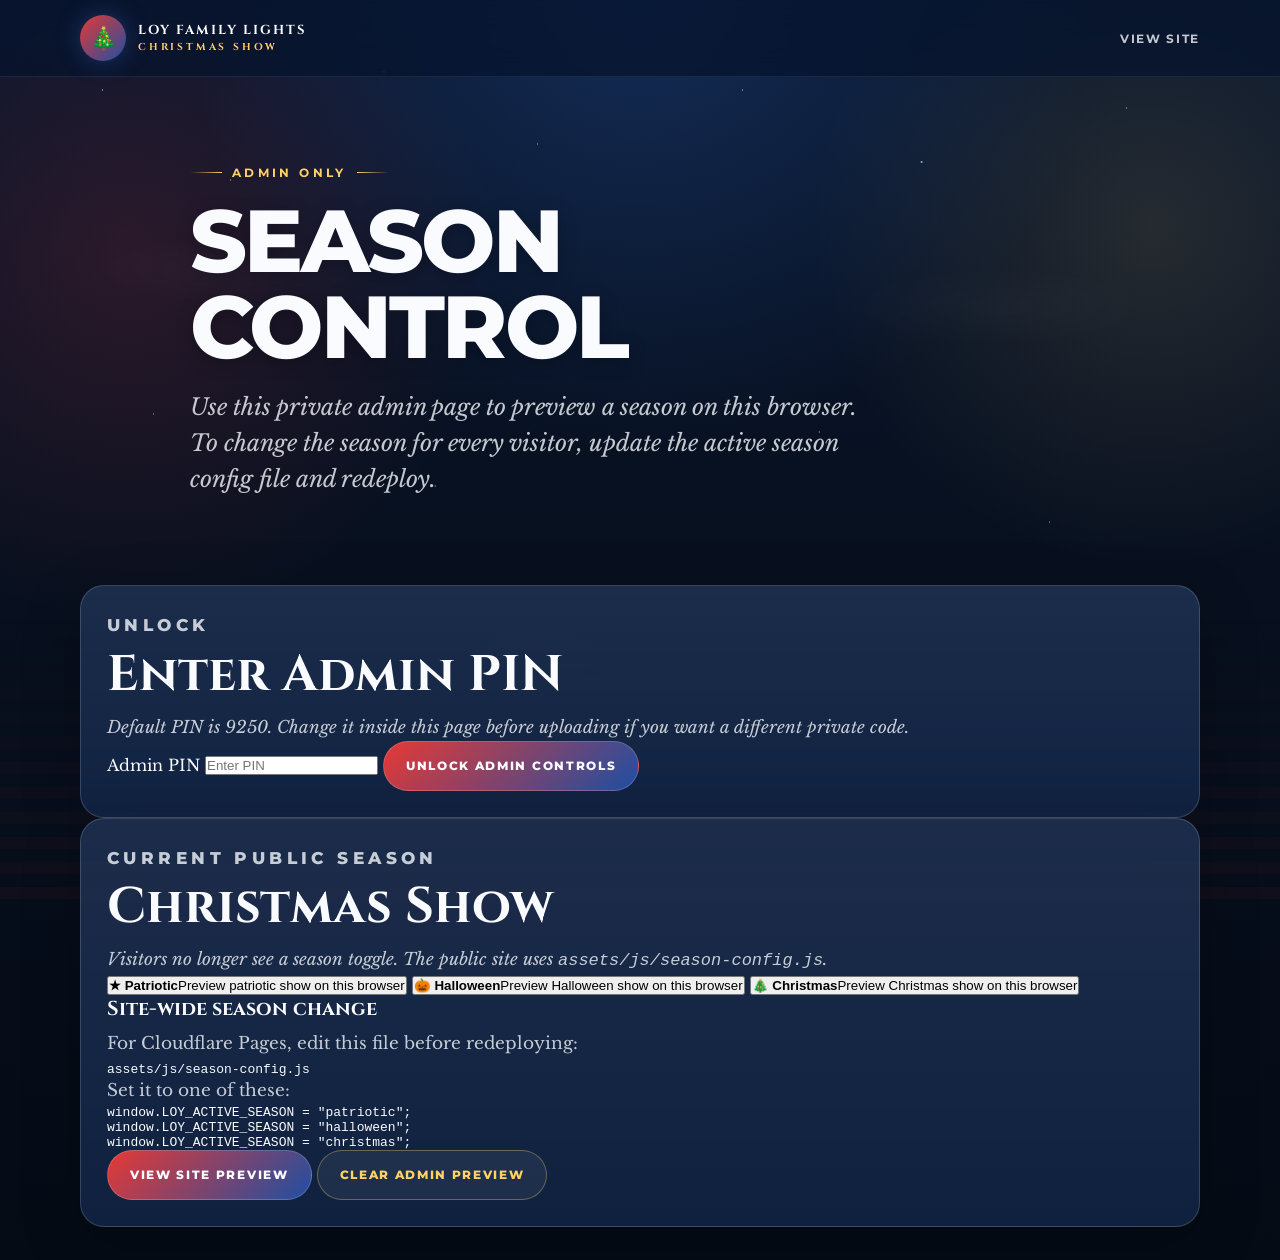
==== admin.html @ 2a2cc573 "Create admin.html" ====
<!DOCTYPE html>
<html lang="en">
<head>
  <meta charset="UTF-8" />
  <meta name="viewport" content="width=device-width, initial-scale=1.0" />
  <meta name="robots" content="noindex, nofollow" />
  <meta name="description" content="Admin season controls for Loy Family Lights." />
  <title>Admin Season Control | Loy Family Lights</title>
  <link rel="preconnect" href="https://fonts.googleapis.com" />
  <link rel="preconnect" href="https://fonts.gstatic.com" crossorigin />
  <link href="https://fonts.googleapis.com/css2?family=Cinzel:wght@400;600;700&family=Libre+Baskerville:wght@400;700&family=Montserrat:wght@500;700;800&display=swap" rel="stylesheet" />
  <link rel="stylesheet" href="assets/css/styles.css" />
</head>
<body data-season="christmas" class="admin-page">
  <div class="glow-fog" aria-hidden="true"></div>
  <header class="topbar">
    <div class="container nav">
      <a class="brand" href="index.html" aria-label="Loy Family Lights home">
        <span class="brand-badge" data-brand-icon aria-hidden="true">🎄</span>
        <span class="brand-text">Loy Family Lights<span data-season-label>Christmas Show</span></span>
      </a>
      <nav class="nav-links" aria-label="Admin navigation">
        <a href="index.html">View Site</a>
      </nav>
    </div>
  </header>

  <main>
    <section class="container page-hero">
      <p class="eyebrow">Admin Only</p>
      <h1>Season<br />Control</h1>
      <p class="hero-copy">Use this private admin page to preview a season on this browser. To change the season for every visitor, update the active season config file and redeploy.</p>
    </section>

    <section class="container">
      <div class="card admin-card" id="admin-lock">
        <p class="section-label">Unlock</p>
        <h2>Enter Admin PIN</h2>
        <p class="section-text">Default PIN is 9250. Change it inside this page before uploading if you want a different private code.</p>
        <form class="admin-form" id="admin-pin-form">
          <label for="admin-pin">Admin PIN</label>
          <input id="admin-pin" name="pin" type="password" inputmode="numeric" autocomplete="off" placeholder="Enter PIN" />
          <button class="btn btn-primary" type="submit">Unlock Admin Controls</button>
        </form>
        <p class="admin-message" id="admin-pin-message" role="status"></p>
      </div>

      <div class="card admin-card is-hidden" id="admin-controls">
        <p class="section-label">Current Public Season</p>
        <h2><span data-season-label>Christmas Show</span></h2>
        <p class="section-text">Visitors no longer see a season toggle. The public site uses <code>assets/js/season-config.js</code>.</p>

        <div class="admin-season-grid" aria-label="Season preview choices">
          <button class="admin-season-card" type="button" data-admin-set-season="patriotic"><strong>★ Patriotic</strong><span>Preview patriotic show on this browser</span></button>
          <button class="admin-season-card" type="button" data-admin-set-season="halloween"><strong>🎃 Halloween</strong><span>Preview Halloween show on this browser</span></button>
          <button class="admin-season-card" type="button" data-admin-set-season="christmas"><strong>🎄 Christmas</strong><span>Preview Christmas show on this browser</span></button>
        </div>

        <div class="admin-code-box">
          <h3>Site-wide season change</h3>
          <p>For Cloudflare Pages, edit this file before redeploying:</p>
          <code>assets/js/season-config.js</code>
          <p>Set it to one of these:</p>
          <pre><code>window.LOY_ACTIVE_SEASON = "patriotic";
window.LOY_ACTIVE_SEASON = "halloween";
window.LOY_ACTIVE_SEASON = "christmas";</code></pre>
        </div>

        <div class="button-row">
          <a class="btn btn-primary" href="index.html">View Site Preview</a>
          <button class="btn btn-secondary" type="button" id="clear-preview">Clear Admin Preview</button>
        </div>
        <p class="admin-message" id="admin-status" role="status"></p>
      </div>
    </section>
  </main>

  <script src="assets/js/season-config.js"></script>
  <script src="assets/js/app.js"></script>
  <script>
    (function () {
      const ADMIN_PIN = "9250";
      const lock = document.getElementById("admin-lock");
      const controls = document.getElementById("admin-controls");
      const form = document.getElementById("admin-pin-form");
      const pin = document.getElementById("admin-pin");
      const message = document.getElementById("admin-pin-message");
      const status = document.getElementById("admin-status");

      function unlock() {
        localStorage.setItem("loyAdminUnlocked", "true");
        lock.classList.add("is-hidden");
        controls.classList.remove("is-hidden");
      }

      if (localStorage.getItem("loyAdminUnlocked") === "true") unlock();

      form.addEventListener("submit", function (event) {
        event.preventDefault();
        if (pin.value === ADMIN_PIN) {
          unlock();
        } else {
          message.textContent = "Incorrect PIN.";
        }
      });

      document.querySelectorAll("[data-admin-set-season]").forEach(function (button) {
        button.addEventListener("click", function () {
          const season = button.getAttribute("data-admin-set-season");
          localStorage.setItem("loyAdminPreviewSeason", season);
          document.body.dataset.season = season;
          window.location.reload();
        });
      });

      document.getElementById("clear-preview").addEventListener("click", function () {
        localStorage.removeItem("loyAdminPreviewSeason");
        status.textContent = "Admin preview cleared. The site will use assets/js/season-config.js again.";
      });
    })();
  </script>
</body>
</html>
---- assets/css/styles.css ----
:root {
  --navy: #0a1f44;
  --navy-deep: #06142d;
  --blue: #1f4fa3;
  --blue-soft: #3d73d1;
  --red: #c62828;
  --red-bright: #e53935;
  --white: #f9fbff;
  --cream: #eef3ff;
  --gold: #ffd166;
  --glass: rgba(10, 31, 68, 0.78);
  --glass-soft: rgba(255, 255, 255, 0.08);
  --border: rgba(255, 255, 255, 0.16);
  --text-soft: rgba(249, 251, 255, 0.78);
  --shadow: 0 24px 80px rgba(0, 0, 0, 0.32);
  --font-display: "Montserrat", Arial, sans-serif;
  --font-title: "Cinzel", serif;
  --font-body: "Libre Baskerville", Georgia, serif;
  --ease: cubic-bezier(0.22, 1, 0.36, 1);
}

* {
  box-sizing: border-box;
  margin: 0;
  padding: 0;
}

html {
  scroll-behavior: smooth;
}

body {
  min-height: 100vh;
  overflow-x: hidden;
  color: var(--white);
  font-family: var(--font-body);
  background:
    radial-gradient(circle at top center, rgba(61, 115, 209, 0.24), transparent 32%),
    radial-gradient(circle at 10% 20%, rgba(229, 57, 53, 0.16), transparent 24%),
    radial-gradient(circle at 90% 18%, rgba(255, 209, 102, 0.12), transparent 22%),
    linear-gradient(180deg, #07162f 0%, #08101f 45%, #040b15 100%);
  position: relative;
}

body::before {
  content: "";
  position: fixed;
  inset: 0;
  pointer-events: none;
  z-index: -3;
  background-image:
    radial-gradient(1px 1px at 8% 10%, rgba(255,255,255,.95), transparent),
    radial-gradient(1px 1px at 18% 20%, rgba(255,255,255,.75), transparent),
    radial-gradient(1.4px 1.4px at 30% 8%, rgba(255,255,255,.95), transparent),
    radial-gradient(1px 1px at 42% 16%, rgba(255,255,255,.7), transparent),
    radial-gradient(1px 1px at 58% 10%, rgba(255,255,255,.85), transparent),
    radial-gradient(1.5px 1.5px at 72% 18%, rgba(255,255,255,.9), transparent),
    radial-gradient(1px 1px at 88% 12%, rgba(255,255,255,.8), transparent),
    radial-gradient(1px 1px at 12% 46%, rgba(255,255,255,.7), transparent),
    radial-gradient(1px 1px at 34% 54%, rgba(255,255,255,.75), transparent),
    radial-gradient(1px 1px at 64% 48%, rgba(255,255,255,.8), transparent),
    radial-gradient(1px 1px at 82% 58%, rgba(255,255,255,.7), transparent);
  opacity: 0.9;
  animation: twinkle 5s ease-in-out infinite alternate;
}

body::after {
  content: "";
  position: fixed;
  left: 0;
  right: 0;
  bottom: 0;
  height: 32vh;
  pointer-events: none;
  z-index: -2;
  background:
    repeating-linear-gradient(
      180deg,
      rgba(198, 40, 40, 0.10) 0 12px,
      transparent 12px 25px
    );
  mask-image: linear-gradient(to top, rgba(0,0,0,.55), transparent);
}

@keyframes twinkle {
  from {
    opacity: 0.45;
  }

  to {
    opacity: 1;
  }
}

.glow-fog {
  position: fixed;
  inset: 0;
  pointer-events: none;
  z-index: -1;
  opacity: 0.34;
  background-image:
    radial-gradient(240px 60px at 18% 30%, rgba(255,255,255,0.08), transparent 70%),
    radial-gradient(280px 70px at 78% 34%, rgba(255,255,255,0.07), transparent 70%),
    radial-gradient(220px 54px at 42% 72%, rgba(255,255,255,0.05), transparent 70%);
  animation: fogMove 20s linear infinite alternate;
}

@keyframes fogMove {
  from {
    transform: translateX(-3%);
  }

  to {
    transform: translateX(4%);
  }
}

a {
  color: inherit;
  text-decoration: none;
}

.container {
  width: min(1120px, calc(100% - 32px));
  margin: 0 auto;
}

.topbar {
  position: sticky;
  top: 0;
  z-index: 100;
  background: rgba(6, 20, 45, 0.74);
  backdrop-filter: blur(16px);
  -webkit-backdrop-filter: blur(16px);
  border-bottom: 1px solid rgba(255,255,255,0.08);
}

.nav {
  min-height: 76px;
  display: flex;
  align-items: center;
  justify-content: space-between;
  gap: 20px;
}

.brand {
  display: inline-flex;
  align-items: center;
  gap: 12px;
}

.brand-badge {
  width: 46px;
  height: 46px;
  border-radius: 50%;
  display: grid;
  place-items: center;
  font-size: 22px;
  background: linear-gradient(135deg, var(--red-bright), var(--blue));
  box-shadow: 0 0 24px rgba(61, 115, 209, 0.36);
}

.brand-text {
  font-family: var(--font-title);
  font-size: 13px;
  font-weight: 700;
  text-transform: uppercase;
  letter-spacing: 0.16em;
  line-height: 1.15;
}

.brand-text span {
  display: block;
  margin-top: 4px;
  font-size: 10px;
  color: var(--gold);
  letter-spacing: 0.28em;
}

.nav-links {
  display: flex;
  align-items: center;
  gap: 22px;
  font-family: var(--font-display);
  font-size: 12px;
  font-weight: 700;
  letter-spacing: 0.14em;
  text-transform: uppercase;
}

.nav-links a {
  color: var(--text-soft);
  transition: color 0.2s var(--ease);
}

.nav-links a:hover,
.nav-links a.active {
  color: var(--gold);
}

.nav-cta {
  padding: 11px 18px;
  border: 1px solid rgba(255, 209, 102, 0.42);
  border-radius: 999px;
  color: var(--gold) !important;
  background: rgba(255, 209, 102, 0.08);
}

.menu-toggle {
  display: none;
  width: 46px;
  height: 42px;
  border: 1px solid rgba(255,255,255,0.14);
  border-radius: 14px;
  background: rgba(255,255,255,0.06);
  cursor: pointer;
}

.menu-toggle span {
  display: block;
  width: 20px;
  height: 2px;
  margin: 5px auto;
  border-radius: 999px;
  background: var(--white);
}

.hero,
.page-hero {
  padding: 80px 0 54px;
}

.hero {
  display: grid;
  grid-template-columns: 1.02fr 0.98fr;
  gap: 42px;
  align-items: center;
}

.page-hero {
  max-width: 900px;
}

.eyebrow {
  display: inline-flex;
  align-items: center;
  gap: 10px;
  margin-bottom: 18px;
  font-family: var(--font-display);
  font-size: 12px;
  font-weight: 700;
  letter-spacing: 0.28em;
  text-transform: uppercase;
  color: var(--gold);
}

.eyebrow::before,
.eyebrow::after {
  content: "";
  width: 32px;
  height: 1px;
  background: linear-gradient(90deg, transparent, var(--gold));
}

.eyebrow::after {
  background: linear-gradient(90deg, var(--gold), transparent);
}

h1 {
  font-family: var(--font-display);
  font-size: clamp(44px, 7vw, 88px);
  font-weight: 800;
  line-height: 0.98;
  letter-spacing: -0.03em;
  text-transform: uppercase;
  text-shadow: 0 4px 18px rgba(0,0,0,0.25);
}

.hero-copy {
  margin-top: 20px;
  max-width: 680px;
  font-size: clamp(18px, 2.3vw, 23px);
  line-height: 1.55;
  color: var(--text-soft);
  font-style: italic;
}

.hero-actions {
  display: flex;
  flex-wrap: wrap;
  gap: 14px;
  margin-top: 30px;
}

.btn {
  display: inline-flex;
  align-items: center;
  justify-content: center;
  gap: 10px;
  min-height: 50px;
  padding: 14px 22px;
  border-radius: 999px;
  border: 1px solid rgba(255,255,255,0.18);
  font-family: var(--font-display);
  font-size: 12px;
  font-weight: 800;
  letter-spacing: 0.14em;
  text-transform: uppercase;
  transition:
    transform 0.2s var(--ease),
    border-color 0.2s var(--ease),
    box-shadow 0.2s var(--ease),
    background 0.2s var(--ease);
}

.btn:hover {
  transform: translateY(-3px);
  border-color: rgba(255, 209, 102, 0.7);
  box-shadow: 0 16px 36px rgba(0,0,0,0.25);
}

.btn-primary {
  background: linear-gradient(135deg, var(--red-bright), var(--blue));
  color: var(--white);
}

.btn-secondary {
  background: rgba(255,255,255,0.06);
  color: var(--gold);
  border-color: rgba(255,209,102,0.34);
}

.hero-card,
.card,
.feature-banner {
  position: relative;
  padding: 28px;
  border-radius: 28px;
  overflow: hidden;
  border: 1px solid var(--border);
  background:
    linear-gradient(180deg, rgba(255,255,255,0.08), rgba(255,255,255,0.03)),
    var(--glass);
  box-shadow: var(--shadow);
}

.hero-card::before,
.live-card::before,
.countdown-card::before {
  content: "";
  position: absolute;
  top: -80px;
  right: -70px;
  width: 220px;
  height: 220px;
  border-radius: 50%;
  background: radial-gradient(circle, rgba(229,57,53,0.24), transparent 68%);
  pointer-events: none;
}

.flag-stage {
  position: relative;
  min-height: 350px;
  border-radius: 22px;
  overflow: hidden;
  border: 1px solid rgba(255,255,255,0.1);
  background:
    radial-gradient(circle at 50% 45%, rgba(255,209,102,0.16), transparent 28%),
    linear-gradient(180deg, rgba(31,79,163,0.28), rgba(6,20,45,0.72)),
    linear-gradient(180deg, #0d254f, #08162e);
}

.flag-pole {
  position: absolute;
  left: 28px;
  top: 22px;
  bottom: 18px;
  width: 10px;
  border-radius: 999px;
  background: linear-gradient(90deg, #8b8f99, #f5f7ff, #727782);
  box-shadow: 0 0 22px rgba(255,255,255,0.18);
  z-index: 3;
}

.waving-flag {
  position: absolute;
  width: 94%;
  height: auto;
  left: 20px;
  top: 25px;
  transform-origin: 9% 50%;
  animation: flagSway 4.8s ease-in-out infinite;
  filter: drop-shadow(0 24px 34px rgba(0,0,0,0.34));
}

@keyframes flagSway {
  0%, 100% {
    transform: rotate(-1deg) translateY(0);
  }

  50% {
    transform: rotate(1.5deg) translateY(5px);
  }
}

.flag-stars-svg text {
  font-size: 24px;
  font-family: Arial, sans-serif;
}

.flag-edge {
  animation: edgeGlow 3.8s ease-in-out infinite;
}

@keyframes edgeGlow {
  0%, 100% {
    opacity: 0.35;
  }

  50% {
    opacity: 0.8;
  }
}

.firework {
  position: absolute;
  font-size: 38px;
  filter: drop-shadow(0 0 16px rgba(255,255,255,0.22));
  animation: pop 3.2s ease-in-out infinite;
  z-index: 4;
}

.firework.one {
  top: 42px;
  right: 46px;
}

.firework.two {
  top: 142px;
  right: 84px;
  font-size: 28px;
  animation-delay: -1.2s;
}

.firework.three {
  bottom: 48px;
  left: 74px;
  font-size: 32px;
  animation-delay: -2.1s;
}

@keyframes pop {
  0%, 100% {
    transform: scale(0.94);
    opacity: 0.68;
  }

  50% {
    transform: scale(1.08);
    opacity: 1;
  }
}

.quick-info {
  margin-top: 14px;
  display: grid;
  grid-template-columns: repeat(3, 1fr);
  gap: 12px;
}

.info-pill {
  padding: 14px 12px;
  border-radius: 16px;
  background: rgba(255,255,255,0.06);
  border: 1px solid rgba(255,255,255,0.1);
  text-align: center;
}

.info-pill strong {
  display: block;
  margin-bottom: 4px;
  font-family: var(--font-display);
  font-size: 11px;
  font-weight: 800;
  letter-spacing: 0.16em;
  text-transform: uppercase;
  color: var(--gold);
}

.info-pill span {
  font-size: 17px;
  color: var(--white);
}

section {
  padding: 34px 0;
}

.section-head {
  max-width: 760px;
  margin-bottom: 22px;
}

.section-label {
  margin-bottom: 8px;
  color: var(--gold);
  font-family: var(--font-display);
  font-size: 12px;
  font-weight: 800;
  letter-spacing: 0.26em;
  text-transform: uppercase;
}

h2 {
  font-family: var(--font-title);
  font-size: clamp(30px, 4.8vw, 50px);
  line-height: 1.08;
}

.section-text {
  margin-top: 12px;
  color: var(--text-soft);
  font-size: 19px;
  line-height: 1.6;
  font-style: italic;
}

.grid {
  display: grid;
  gap: 18px;
}

.grid-2 {
  grid-template-columns: repeat(2, 1fr);
}

.grid-3 {
  grid-template-columns: repeat(3, 1fr);
}

.card {
  padding: 26px;
  border-radius: 24px;
  box-shadow: 0 18px 60px rgba(0,0,0,0.24);
}

.card-icon {
  width: 52px;
  height: 52px;
  margin-bottom: 18px;
  border-radius: 18px;
  display: grid;
  place-items: center;
  font-size: 24px;
  background: rgba(255,255,255,0.08);
  border: 1px solid rgba(255,255,255,0.12);
}

.card h3 {
  margin-bottom: 8px;
  font-family: var(--font-title);
  font-size: 20px;
  color: var(--white);
}

.card p {
  color: var(--text-soft);
  font-size: 17px;
  line-height: 1.6;
}

.card-action {
  margin-top: 20px;
}

.large-stat {
  margin-top: 12px;
  color: var(--gold);
  font-family: var(--font-display);
  font-size: clamp(28px, 4vw, 48px);
  font-weight: 800;
  letter-spacing: 0.03em;
  text-shadow: 0 0 20px rgba(255,209,102,0.18);
}

.countdown-section {
  padding-top: 0;
}

.countdown-card {
  display: grid;
  grid-template-columns: 0.9fr 1.1fr;
  gap: 24px;
  align-items: center;
  border-color: rgba(255,209,102,0.24);
}

.countdown-card.xl {
  grid-template-columns: 1fr;
}

.countdown-grid {
  display: grid;
  grid-template-columns: repeat(4, 1fr);
  gap: 14px;
}

.count-box {
  min-height: 118px;
  display: grid;
  place-items: center;
  padding: 18px 12px;
  border-radius: 22px;
  background:
    linear-gradient(180deg, rgba(255,255,255,0.1), rgba(255,255,255,0.04)),
    rgba(255,255,255,0.05);
  border: 1px solid rgba(255,255,255,0.12);
  text-align: center;
}

.count-box strong {
  display: block;
  color: var(--gold);
  font-family: var(--font-display);
  font-size: clamp(32px, 5vw, 62px);
  font-weight: 800;
  line-height: 1;
}

.count-box span {
  display: block;
  margin-top: 9px;
  color: var(--text-soft);
  font-family: var(--font-display);
  font-size: 11px;
  font-weight: 800;
  letter-spacing: 0.18em;
  text-transform: uppercase;
}

.live-card {
  border-color: rgba(255,209,102,0.24);
}

.live-status {
  display: inline-flex;
  align-items: center;
  gap: 9px;
  margin-bottom: 16px;
  padding: 7px 15px;
  border-radius: 999px;
  border: 1px solid rgba(255,209,102,0.42);
  background: rgba(255,209,102,0.08);
  color: var(--gold);
  font-family: var(--font-display);
  font-size: 11px;
  font-weight: 800;
  letter-spacing: 0.18em;
  text-transform: uppercase;
}

.live-dot {
  width: 8px;
  height: 8px;
  border-radius: 50%;
  background: var(--gold);
  box-shadow: 0 0 16px rgba(255,209,102,0.7);
  animation: blink 1.2s ease-in-out infinite;
}

@keyframes blink {
  0%, 100% {
    opacity: 1;
  }

  50% {
    opacity: 0.25;
  }
}

.link-card {
  display: flex;
  align-items: center;
  gap: 16px;
  padding: 18px;
  border-radius: 18px;
  background: rgba(255,255,255,0.055);
  border: 1px solid rgba(255,255,255,0.1);
  transition:
    transform 0.2s var(--ease),
    border-color 0.2s var(--ease),
    background 0.2s var(--ease);
}

.link-card:hover {
  transform: translateY(-3px);
  border-color: rgba(255,209,102,0.45);
  background: rgba(255,255,255,0.09);
}

.link-icon {
  width: 48px;
  height: 48px;
  flex: 0 0 auto;
  border-radius: 50%;
  display: grid;
  place-items: center;
  font-size: 22px;
  background: linear-gradient(135deg, var(--red-bright), var(--blue));
}

.link-card strong {
  display: block;
  margin-bottom: 4px;
  font-family: var(--font-title);
  font-size: 17px;
  color: var(--white);
}

.link-card span span {
  display: block;
  color: var(--text-soft);
  font-size: 16px;
}

.etiquette-list {
  list-style: none;
  margin-top: 18px;
  display: grid;
  gap: 12px;
}

.etiquette-list li {
  display: flex;
  gap: 12px;
  color: var(--text-soft);
  font-size: 18px;
  line-height: 1.45;
}

.etiquette-list li::before {
  content: "★";
  color: var(--gold);
  flex: 0 0 auto;
  font-size: 16px;
  margin-top: 2px;
}

.split-card,
.feature-banner {
  display: flex;
  align-items: center;
  justify-content: space-between;
  gap: 28px;
}

.radio-badge {
  width: 220px;
  height: 220px;
  flex: 0 0 auto;
  display: grid;
  place-items: center;
  border-radius: 50%;
  background:
    radial-gradient(circle, rgba(255,209,102,0.18), transparent 60%),
    linear-gradient(135deg, var(--red-bright), var(--blue));
  border: 1px solid rgba(255,255,255,0.18);
  box-shadow: 0 0 40px rgba(61,115,209,0.28);
  text-align: center;
}

.radio-badge span {
  display: block;
  color: var(--gold);
  font-family: var(--font-display);
  font-size: 18px;
  font-weight: 800;
  letter-spacing: 0.2em;
}

.radio-badge strong {
  display: block;
  font-family: var(--font-display);
  font-size: 68px;
  line-height: 1;
}

.mini-countdown {
  min-width: 220px;
  padding: 26px;
  border-radius: 24px;
  text-align: center;
  background: rgba(255,255,255,0.06);
  border: 1px solid rgba(255,255,255,0.1);
}

.mini-countdown strong {
  display: block;
  color: var(--gold);
  font-family: var(--font-display);
  font-size: 32px;
  font-weight: 800;
}

.mini-countdown span {
  display: block;
  margin-top: 8px;
  color: var(--text-soft);
  font-family: var(--font-display);
  font-size: 12px;
  font-weight: 800;
  letter-spacing: 0.14em;
  text-transform: uppercase;
}

.stripe {
  height: 4px;
  margin: 34px auto 8px;
  border-radius: 999px;
  background: repeating-linear-gradient(
    135deg,
    var(--red-bright) 0 20px,
    var(--white) 20px 40px,
    var(--blue-soft) 40px 60px,
    var(--gold) 60px 80px
  );
  opacity: 0.9;
}

.footer {
  margin-top: 34px;
  padding: 38px 0 46px;
  border-top: 1px solid rgba(255,255,255,0.08);
  text-align: center;
  color: rgba(249,251,255,0.56);
}

.footer-brand {
  margin-bottom: 8px;
  font-family: var(--font-title);
  font-size: 24px;
  color: var(--white);
}

.footer p {
  font-size: 16px;
  line-height: 1.6;
}

@media (prefers-reduced-motion: reduce) {
  *,
  *::before,
  *::after {
    animation-duration: 0.01ms !important;
    animation-iteration-count: 1 !important;
    scroll-behavior: auto !important;
  }
}

@media (max-width: 920px) {
  .menu-toggle {
    display: block;
  }

  .nav {
    min-height: auto;
    padding: 16px 0;
    align-items: center;
    flex-wrap: wrap;
  }

  .nav-links {
    width: 100%;
    display: none;
    flex-direction: column;
    align-items: stretch;
    gap: 10px;
    padding-top: 12px;
  }

  .nav-links.is-open {
    display: flex;
  }

  .nav-links a {
    padding: 12px 14px;
    border-radius: 14px;
    background: rgba(255,255,255,0.05);
  }

  .hero {
    grid-template-columns: 1fr;
    padding-top: 52px;
  }

  .hero-card {
    order: -1;
  }

  .grid-2,
  .grid-3,
  .quick-info,
  .countdown-card {
    grid-template-columns: 1fr;
  }

  .split-card,
  .feature-banner {
    align-items: flex-start;
    flex-direction: column;
  }

  .radio-badge {
    width: 180px;
    height: 180px;
  }
}

@media (max-width: 620px) {
  .container {
    width: min(100% - 24px, 1120px);
  }

  .hero-card,
  .card,
  .feature-banner {
    padding: 20px;
    border-radius: 20px;
  }

  .flag-stage {
    min-height: 275px;
  }

  .flag-pole {
    left: 18px;
  }

  .waving-flag {
    width: 104%;
    left: 5px;
    top: 36px;
  }

  .hero-actions {
    flex-direction: column;
  }

  .btn {
    width: 100%;
  }

  .countdown-grid {
    grid-template-columns: repeat(2, 1fr);
  }

  .count-box {
    min-height: 104px;
  }

  .radio-badge {
    width: 150px;
    height: 150px;
  }

  .radio-badge strong {
    font-size: 50px;
  }
}
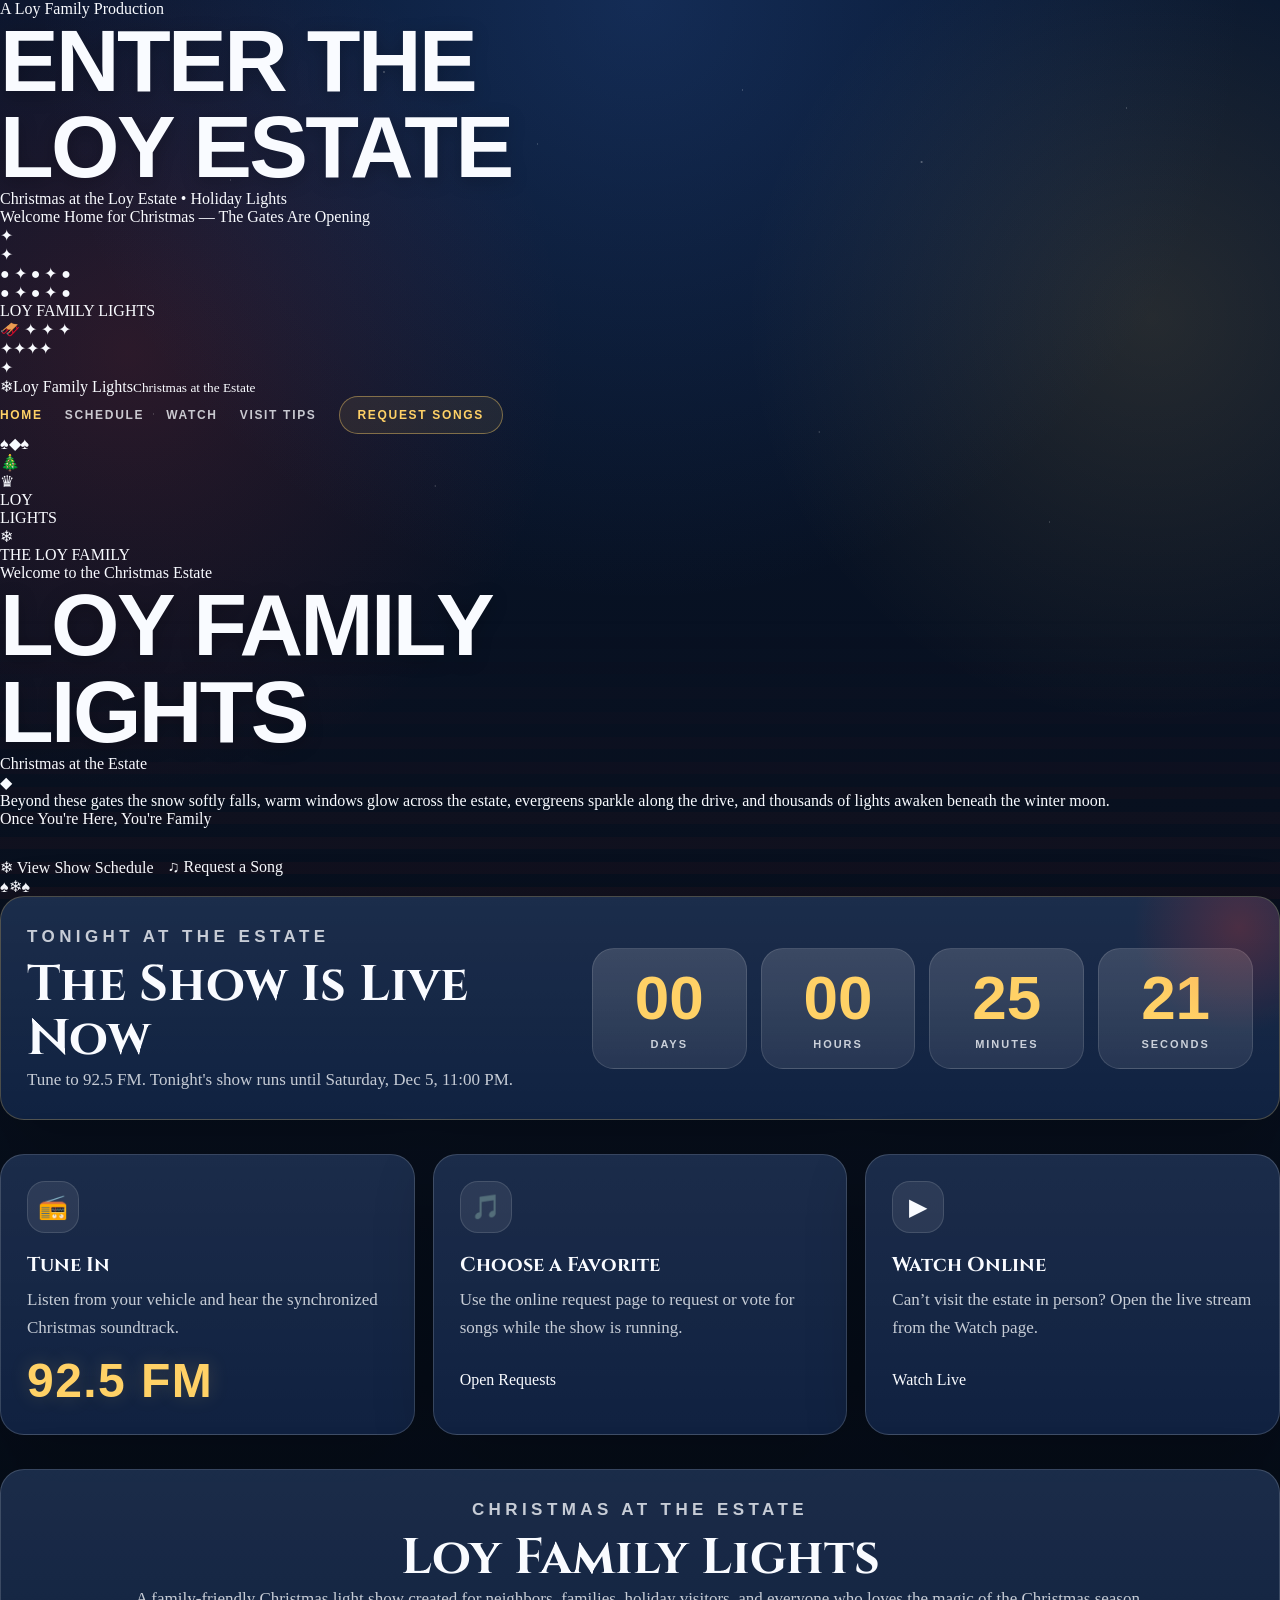
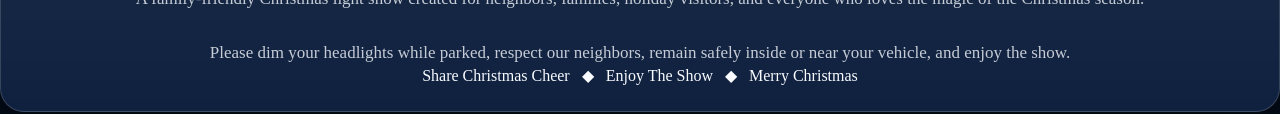
==== commit d49a6d23: "Add files via upload" ====
--- a/admin.html
+++ b/admin.html
@@ -1,123 +1 @@
-<!DOCTYPE html>
-<html lang="en">
-<head>
-  <meta charset="UTF-8" />
-  <meta name="viewport" content="width=device-width, initial-scale=1.0" />
-  <meta name="robots" content="noindex, nofollow" />
-  <meta name="description" content="Admin season controls for Loy Family Lights." />
-  <title>Admin Season Control | Loy Family Lights</title>
-  <link rel="preconnect" href="https://fonts.googleapis.com" />
-  <link rel="preconnect" href="https://fonts.gstatic.com" crossorigin />
-  <link href="https://fonts.googleapis.com/css2?family=Cinzel:wght@400;600;700&family=Libre+Baskerville:wght@400;700&family=Montserrat:wght@500;700;800&display=swap" rel="stylesheet" />
-  <link rel="stylesheet" href="assets/css/styles.css" />
-</head>
-<body data-season="christmas" class="admin-page">
-  <div class="glow-fog" aria-hidden="true"></div>
-  <header class="topbar">
-    <div class="container nav">
-      <a class="brand" href="index.html" aria-label="Loy Family Lights home">
-        <span class="brand-badge" data-brand-icon aria-hidden="true">🎄</span>
-        <span class="brand-text">Loy Family Lights<span data-season-label>Christmas Show</span></span>
-      </a>
-      <nav class="nav-links" aria-label="Admin navigation">
-        <a href="index.html">View Site</a>
-      </nav>
-    </div>
-  </header>
-
-  <main>
-    <section class="container page-hero">
-      <p class="eyebrow">Admin Only</p>
-      <h1>Season<br />Control</h1>
-      <p class="hero-copy">Use this private admin page to preview a season on this browser. To change the season for every visitor, update the active season config file and redeploy.</p>
-    </section>
-
-    <section class="container">
-      <div class="card admin-card" id="admin-lock">
-        <p class="section-label">Unlock</p>
-        <h2>Enter Admin PIN</h2>
-        <p class="section-text">Default PIN is 9250. Change it inside this page before uploading if you want a different private code.</p>
-        <form class="admin-form" id="admin-pin-form">
-          <label for="admin-pin">Admin PIN</label>
-          <input id="admin-pin" name="pin" type="password" inputmode="numeric" autocomplete="off" placeholder="Enter PIN" />
-          <button class="btn btn-primary" type="submit">Unlock Admin Controls</button>
-        </form>
-        <p class="admin-message" id="admin-pin-message" role="status"></p>
-      </div>
-
-      <div class="card admin-card is-hidden" id="admin-controls">
-        <p class="section-label">Current Public Season</p>
-        <h2><span data-season-label>Christmas Show</span></h2>
-        <p class="section-text">Visitors no longer see a season toggle. The public site uses <code>assets/js/season-config.js</code>.</p>
-
-        <div class="admin-season-grid" aria-label="Season preview choices">
-          <button class="admin-season-card" type="button" data-admin-set-season="patriotic"><strong>★ Patriotic</strong><span>Preview patriotic show on this browser</span></button>
-          <button class="admin-season-card" type="button" data-admin-set-season="halloween"><strong>🎃 Halloween</strong><span>Preview Halloween show on this browser</span></button>
-          <button class="admin-season-card" type="button" data-admin-set-season="christmas"><strong>🎄 Christmas</strong><span>Preview Christmas show on this browser</span></button>
-        </div>
-
-        <div class="admin-code-box">
-          <h3>Site-wide season change</h3>
-          <p>For Cloudflare Pages, edit this file before redeploying:</p>
-          <code>assets/js/season-config.js</code>
-          <p>Set it to one of these:</p>
-          <pre><code>window.LOY_ACTIVE_SEASON = "patriotic";
-window.LOY_ACTIVE_SEASON = "halloween";
-window.LOY_ACTIVE_SEASON = "christmas";</code></pre>
-        </div>
-
-        <div class="button-row">
-          <a class="btn btn-primary" href="index.html">View Site Preview</a>
-          <button class="btn btn-secondary" type="button" id="clear-preview">Clear Admin Preview</button>
-        </div>
-        <p class="admin-message" id="admin-status" role="status"></p>
-      </div>
-    </section>
-  </main>
-
-  <script src="assets/js/season-config.js"></script>
-  <script src="assets/js/app.js"></script>
-  <script>
-    (function () {
-      const ADMIN_PIN = "9250";
-      const lock = document.getElementById("admin-lock");
-      const controls = document.getElementById("admin-controls");
-      const form = document.getElementById("admin-pin-form");
-      const pin = document.getElementById("admin-pin");
-      const message = document.getElementById("admin-pin-message");
-      const status = document.getElementById("admin-status");
-
-      function unlock() {
-        localStorage.setItem("loyAdminUnlocked", "true");
-        lock.classList.add("is-hidden");
-        controls.classList.remove("is-hidden");
-      }
-
-      if (localStorage.getItem("loyAdminUnlocked") === "true") unlock();
-
-      form.addEventListener("submit", function (event) {
-        event.preventDefault();
-        if (pin.value === ADMIN_PIN) {
-          unlock();
-        } else {
-          message.textContent = "Incorrect PIN.";
-        }
-      });
-
-      document.querySelectorAll("[data-admin-set-season]").forEach(function (button) {
-        button.addEventListener("click", function () {
-          const season = button.getAttribute("data-admin-set-season");
-          localStorage.setItem("loyAdminPreviewSeason", season);
-          document.body.dataset.season = season;
-          window.location.reload();
-        });
-      });
-
-      document.getElementById("clear-preview").addEventListener("click", function () {
-        localStorage.removeItem("loyAdminPreviewSeason");
-        status.textContent = "Admin preview cleared. The site will use assets/js/season-config.js again.";
-      });
-    })();
-  </script>
-</body>
-</html>
+<!doctype html><html><head><meta charset="utf-8"><meta http-equiv="refresh" content="0; url=index.html"><title>Loy Family Lights</title></head><body><p><a href="index.html">Loy Family Lights</a></p></body></html>
